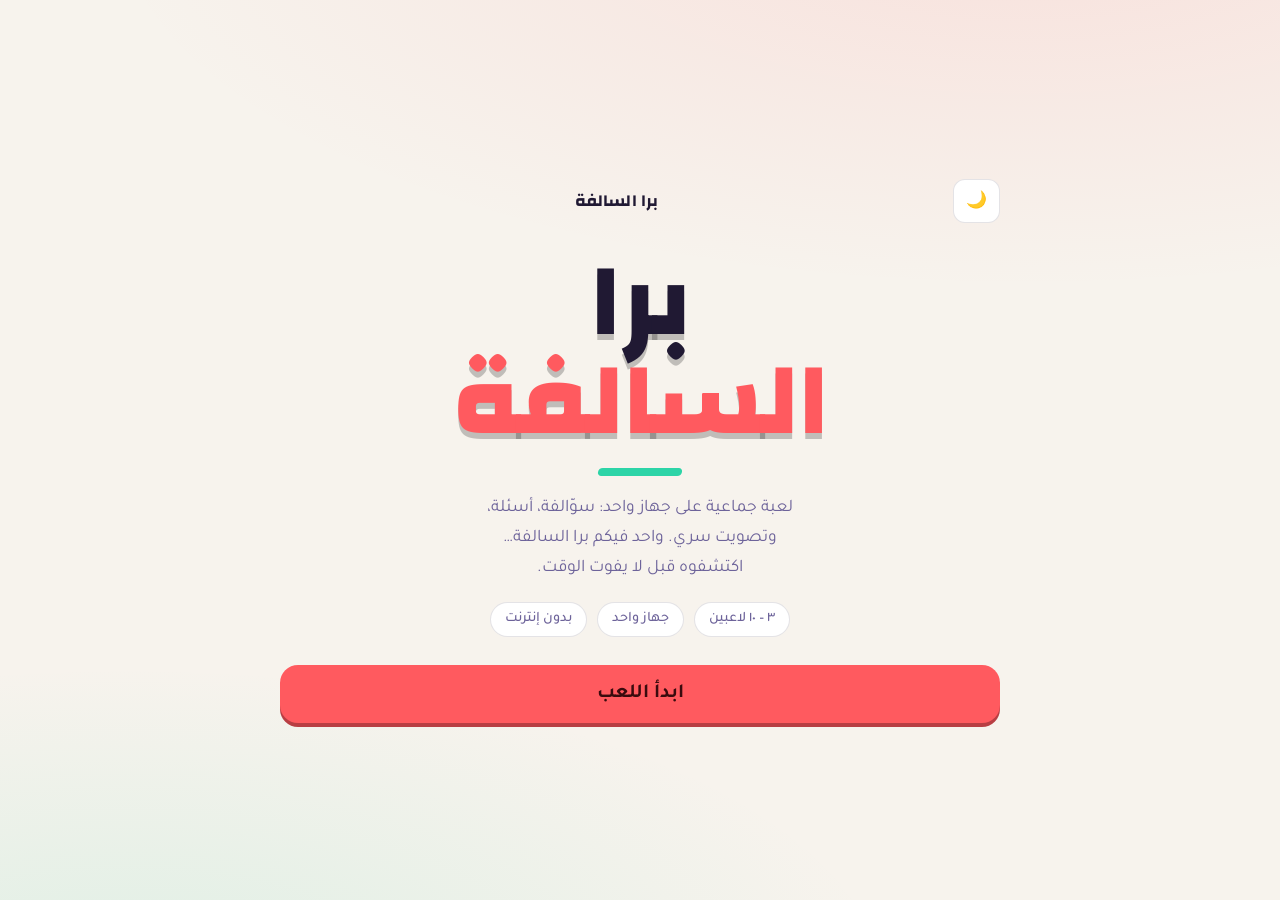
==== index.html @ c488227f "v1" ====
<!DOCTYPE html>
<html lang="ar" dir="rtl">
<head>
  <meta charset="UTF-8" />
  <meta name="viewport" content="width=device-width, initial-scale=1, viewport-fit=cover" />
  <meta name="theme-color" content="#201933" />
  <title>برا السالفة</title>
  <link rel="preconnect" href="https://fonts.googleapis.com" />
  <link rel="preconnect" href="https://fonts.gstatic.com" crossorigin />
  <link
    href="https://fonts.googleapis.com/css2?family=Changa:wght@600;700;800&family=Tajawal:wght@400;500;700&display=swap"
    rel="stylesheet"
  />
  <link rel="stylesheet" href="styles.css" />
</head>
<body>
  <div id="app" class="app" role="main"></div>
  <script src="data.js"></script>
  <script src="app.js"></script>
</body>
</html>
---- styles.css ----
/* ==========================================================================
   برا السالفة — design tokens
   ========================================================================== */

:root {
  --plum-900: #201933;
  --plum-800: #2e2350;
  --plum-700: #3a2c63;
  --coral: #ff5a5f;
  --coral-deep: #b83e43;
  --mint: #2dd4a7;
  --mint-deep: #1c8f72;
  --sand: #ffb648;
  --sand-deep: #b97c26;
  --cloud: #f7f3ed;
  --lilac: #9e93c2;

  --bg: var(--plum-900);
  --surface: var(--plum-800);
  --surface-2: var(--plum-700);
  --text: var(--cloud);
  --text-muted: var(--lilac);
  --line: rgba(247, 243, 237, 0.1);

  --font-display: "Changa", "Tajawal", system-ui, sans-serif;
  --font-body: "Tajawal", system-ui, sans-serif;

  --radius: 18px;
  --radius-sm: 12px;
  --tap: 48px;

  --shadow-tactile: 0 4px 0 rgba(0, 0, 0, 0.35);
}

[data-theme="light"] {
  --bg: #f7f3ed;
  --surface: #ffffff;
  --surface-2: #efe9df;
  --text: #201933;
  --text-muted: #6d639a;
  --line: rgba(32, 25, 51, 0.12);
  --shadow-tactile: 0 4px 0 rgba(32, 25, 51, 0.18);
}

/* ==========================================================================
   Base
   ========================================================================== */

*,
*::before,
*::after {
  box-sizing: border-box;
}

html,
body {
  margin: 0;
  min-height: 100%;
}

body {
  font-family: var(--font-body);
  color: var(--text);
  background-color: var(--bg);
  background-image:
    radial-gradient(120% 70% at 80% -10%, rgba(255, 90, 95, 0.18), transparent 60%),
    radial-gradient(100% 60% at 10% 110%, rgba(45, 212, 167, 0.14), transparent 60%);
  background-attachment: fixed;
  -webkit-font-smoothing: antialiased;
  text-rendering: optimizeLegibility;
}

[data-theme="light"] body {
  background-image:
    radial-gradient(120% 70% at 80% -10%, rgba(255, 90, 95, 0.12), transparent 60%),
    radial-gradient(100% 60% at 10% 110%, rgba(45, 212, 167, 0.12), transparent 60%);
}

h1,
h2,
h3 {
  font-family: var(--font-display);
  font-weight: 800;
  margin: 0;
  line-height: 1.15;
}

p {
  margin: 0;
}

button,
input,
select {
  font-family: inherit;
  font-size: 1rem;
}

:focus-visible {
  outline: 3px solid var(--mint);
  outline-offset: 2px;
  border-radius: 6px;
}

.app {
  min-height: 100vh;
  min-height: 100dvh;
  display: flex;
  flex-direction: column;
  align-items: center;
  padding: max(16px, env(safe-area-inset-top)) 16px max(16px, env(safe-area-inset-bottom));
}

.screen {
  width: 100%;
  max-width: 720px;
  margin: auto;
  display: flex;
  flex-direction: column;
  gap: 20px;
  animation: screen-in 0.22s ease-out;
}

@keyframes screen-in {
  from {
    opacity: 0;
    transform: translateY(6px);
  }
  to {
    opacity: 1;
    transform: none;
  }
}

.screen--wide {
  max-width: 900px;
}

/* ==========================================================================
   Top bar
   ========================================================================== */

.topbar {
  display: flex;
  align-items: center;
  justify-content: space-between;
  gap: 12px;
  width: 100%;
  min-height: var(--tap);
}

.topbar__title {
  font-family: var(--font-display);
  font-weight: 700;
  font-size: 1.05rem;
  letter-spacing: 0.01em;
}

.topbar__side {
  display: flex;
  align-items: center;
  gap: 8px;
}

.chip {
  display: inline-flex;
  align-items: center;
  gap: 6px;
  padding: 8px 14px;
  border-radius: 999px;
  background: var(--surface);
  border: 1px solid var(--line);
  color: var(--text-muted);
  font-weight: 500;
  font-size: 0.9rem;
}

/* ==========================================================================
   Buttons
   ========================================================================== */

.btn {
  appearance: none;
  border: 1px solid transparent;
  border-radius: var(--radius-sm);
  min-height: var(--tap);
  padding: 12px 22px;
  font-weight: 700;
  font-size: 1.05rem;
  cursor: pointer;
  color: var(--text);
  background: var(--surface-2);
  transition: transform 0.12s ease, box-shadow 0.12s ease, background 0.15s ease;
  touch-action: manipulation;
}

.btn:disabled {
  opacity: 0.45;
  cursor: not-allowed;
}

.btn--primary {
  background: var(--coral);
  color: #3a0b0e;
  box-shadow: 0 4px 0 var(--coral-deep);
}

.btn--primary:not(:disabled):active {
  transform: translateY(3px);
  box-shadow: 0 1px 0 var(--coral-deep);
}

.btn--mint {
  background: var(--mint);
  color: #063226;
  box-shadow: 0 4px 0 var(--mint-deep);
}

.btn--mint:not(:disabled):active {
  transform: translateY(3px);
  box-shadow: 0 1px 0 var(--mint-deep);
}

.btn--sand {
  background: var(--sand);
  color: #3a2606;
  box-shadow: 0 4px 0 var(--sand-deep);
}

.btn--sand:not(:disabled):active {
  transform: translateY(3px);
  box-shadow: 0 1px 0 var(--sand-deep);
}

.btn--outline {
  background: transparent;
  border-color: var(--line);
  color: var(--text);
}

.btn--outline:not(:disabled):hover {
  background: var(--surface);
}

.btn--danger {
  background: transparent;
  border-color: rgba(255, 90, 95, 0.5);
  color: var(--coral);
}

.btn--danger:not(:disabled):hover {
  background: rgba(255, 90, 95, 0.12);
}

.btn--block {
  width: 100%;
}

.btn--lg {
  min-height: 58px;
  font-size: 1.25rem;
  border-radius: var(--radius);
}

.btn--icon {
  min-height: 44px;
  min-width: 44px;
  padding: 0 12px;
  font-size: 1.05rem;
  background: var(--surface);
  border-color: var(--line);
}

.btn-row {
  display: flex;
  gap: 12px;
  flex-wrap: wrap;
}

.btn-row > .btn {
  flex: 1 1 160px;
}

/* ==========================================================================
   Title / hero
   ========================================================================== */

.hero {
  text-align: center;
  display: flex;
  flex-direction: column;
  gap: 18px;
  align-items: center;
  padding: 8px 0;
}

.hero__mark {
  font-family: var(--font-display);
  font-weight: 800;
  font-size: clamp(3.4rem, 16vw, 6.5rem);
  line-height: 0.95;
  letter-spacing: -0.01em;
  text-shadow: 0 6px 0 rgba(0, 0, 0, 0.22);
}

.hero__mark span {
  display: block;
}

.hero__mark em {
  font-style: normal;
  color: var(--coral);
}

.hero__rule {
  width: 84px;
  height: 8px;
  border-radius: 6px;
  background: var(--mint);
  transform: skewX(-12deg);
}

.hero__tag {
  color: var(--text-muted);
  font-size: 1.1rem;
  max-width: 34ch;
  line-height: 1.7;
}

.hero__meta {
  display: flex;
  gap: 10px;
  flex-wrap: wrap;
  justify-content: center;
}

/* ==========================================================================
   Panels / cards
   ========================================================================== */

.panel {
  background: var(--surface);
  border: 1px solid var(--line);
  border-radius: var(--radius);
  padding: 20px;
  display: flex;
  flex-direction: column;
  gap: 16px;
}

.panel__head {
  display: flex;
  flex-direction: column;
  gap: 4px;
}

.panel__title {
  font-family: var(--font-display);
  font-weight: 700;
  font-size: 1.3rem;
}

.panel__hint {
  color: var(--text-muted);
  font-size: 0.95rem;
  line-height: 1.6;
}

/* ==========================================================================
   Form bits
   ========================================================================== */

.field {
  display: flex;
  flex-direction: column;
  gap: 8px;
}

.field__label {
  font-weight: 700;
  font-size: 1rem;
}

.field__hint {
  color: var(--text-muted);
  font-size: 0.85rem;
}

.input {
  min-height: var(--tap);
  padding: 10px 14px;
  border-radius: var(--radius-sm);
  border: 1px solid var(--line);
  background: var(--bg);
  color: var(--text);
  width: 100%;
}

.input::placeholder {
  color: var(--text-muted);
  opacity: 0.8;
}

/* ==========================================================================
   Player rows
   ========================================================================== */

.players {
  display: flex;
  flex-direction: column;
  gap: 10px;
}

.player-row {
  display: flex;
  align-items: center;
  gap: 10px;
}

.player-row__num {
  flex: 0 0 auto;
  width: 34px;
  height: 34px;
  display: grid;
  place-items: center;
  border-radius: 50%;
  background: var(--surface-2);
  color: var(--text-muted);
  font-weight: 700;
  font-size: 0.9rem;
}

.player-row .input {
  flex: 1;
}

/* ==========================================================================
   Category grid
   ========================================================================== */

.category-grid {
  display: grid;
  grid-template-columns: repeat(auto-fill, minmax(140px, 1fr));
  gap: 12px;
}

.category-card {
  position: relative;
  text-align: right;
  padding: 16px;
  min-height: 68px;
  border-radius: var(--radius-sm);
  border: 2px solid var(--line);
  background: var(--surface-2);
  color: var(--text);
  font-weight: 700;
  font-size: 1.05rem;
  cursor: pointer;
  transition: transform 0.1s ease, border-color 0.15s ease, background 0.15s ease;
}

.category-card__count {
  display: block;
  margin-top: 4px;
  font-weight: 400;
  font-size: 0.8rem;
  color: var(--text-muted);
}

.category-card[aria-pressed="true"] {
  border-color: var(--mint);
  background: color-mix(in srgb, var(--mint) 16%, var(--surface-2));
}

.category-card[aria-pressed="true"] .category-card__count {
  color: var(--text);
}

/* ==========================================================================
   Segmented control
   ========================================================================== */

.segmented {
  display: inline-flex;
  gap: 6px;
  padding: 5px;
  border-radius: 999px;
  background: var(--bg);
  border: 1px solid var(--line);
}

.segmented button {
  min-height: 42px;
  padding: 8px 20px;
  border: none;
  border-radius: 999px;
  background: transparent;
  color: var(--text-muted);
  font-weight: 700;
  cursor: pointer;
}

.segmented button[aria-pressed="true"] {
  background: var(--coral);
  color: #3a0b0e;
}

.segmented button:disabled {
  opacity: 0.4;
  cursor: not-allowed;
}

/* ==========================================================================
   Cover / pass-the-device
   ========================================================================== */

.cover {
  text-align: center;
  display: flex;
  flex-direction: column;
  align-items: center;
  justify-content: center;
  gap: 22px;
  min-height: 70vh;
}

.cover__icon {
  width: 84px;
  height: 84px;
  border-radius: 24px;
  display: grid;
  place-items: center;
  background: var(--surface);
  border: 1px solid var(--line);
  font-size: 2.2rem;
}

.cover__name {
  font-family: var(--font-display);
  font-weight: 800;
  font-size: clamp(1.8rem, 8vw, 2.6rem);
  color: var(--coral);
}

.cover__text {
  color: var(--text-muted);
  font-size: 1.05rem;
  max-width: 30ch;
  line-height: 1.7;
}

/* ==========================================================================
   Reveal flip card
   ========================================================================== */

.reveal-stage {
  display: flex;
  flex-direction: column;
  align-items: center;
  gap: 20px;
  min-height: 78vh;
  justify-content: center;
}

.flip-card {
  width: min(84vw, 340px);
  aspect-ratio: 3 / 4.2;
  perspective: 1400px;
  background: none;
  border: none;
  padding: 0;
  cursor: pointer;
}

.flip-card__inner {
  position: relative;
  width: 100%;
  height: 100%;
  transform-style: preserve-3d;
  transition: transform 0.62s cubic-bezier(0.34, 1.4, 0.5, 1);
}

.flip-card.is-flipped .flip-card__inner {
  transform: rotateY(180deg);
}

.flip-card__face {
  position: absolute;
  inset: 0;
  border-radius: 26px;
  backface-visibility: hidden;
  -webkit-backface-visibility: hidden;
  display: flex;
  flex-direction: column;
  align-items: center;
  justify-content: center;
  gap: 14px;
  padding: 26px;
  text-align: center;
  overflow: hidden;
}

.flip-card__face--front {
  background: var(--surface);
  border: 2px solid var(--line);
  color: var(--text);
}

.flip-card__face--front::after {
  content: "";
  position: absolute;
  inset: 10px;
  border-radius: 18px;
  border: 1px dashed var(--line);
  pointer-events: none;
}

.flip-card__face--back {
  transform: rotateY(180deg);
  border: 2px solid transparent;
}

.flip-card__face--back.is-in {
  background: linear-gradient(160deg, rgba(45, 212, 167, 0.28), var(--plum-800));
  border-color: var(--mint);
  color: var(--text);
}

.flip-card__face--back.is-out {
  background: linear-gradient(160deg, rgba(255, 182, 72, 0.3), var(--plum-800));
  border-color: var(--sand);
  color: var(--text);
}

[data-theme="light"] .flip-card__face--back.is-in {
  background: linear-gradient(160deg, rgba(45, 212, 167, 0.35), #ffffff);
}

[data-theme="light"] .flip-card__face--back.is-out {
  background: linear-gradient(160deg, rgba(255, 182, 72, 0.4), #ffffff);
}

.flip-card__kicker {
  font-weight: 700;
  font-size: 0.95rem;
  color: var(--text-muted);
}

.flip-card__role {
  font-family: var(--font-display);
  font-weight: 800;
  font-size: 2.1rem;
}

.flip-card__face--front .flip-card__role {
  color: var(--text-muted);
}

.flip-card__face--back.is-in .flip-card__role {
  color: var(--mint);
}

.flip-card__face--back.is-out .flip-card__role {
  color: var(--sand);
}

.flip-card__secret {
  font-family: var(--font-display);
  font-weight: 800;
  font-size: clamp(1.8rem, 9vw, 2.6rem);
  line-height: 1.2;
}

.flip-card__category {
  color: var(--text-muted);
  font-size: 0.9rem;
}

.flip-card__emoji {
  font-size: 3rem;
  line-height: 1;
}

.reveal-progress {
  color: var(--text-muted);
  font-size: 0.95rem;
}

/* ==========================================================================
   Discussion / turn order
   ========================================================================== */

.timer {
  display: flex;
  flex-direction: column;
  align-items: center;
  gap: 14px;
}

.timer__display {
  font-family: var(--font-display);
  font-weight: 800;
  font-size: clamp(3rem, 16vw, 5rem);
  line-height: 1;
  font-variant-numeric: tabular-nums;
  direction: ltr;
}

.timer__display.is-low {
  color: var(--sand);
}

.timer__display.is-done {
  color: var(--coral);
}

.turn-list {
  list-style: none;
  margin: 0;
  padding: 0;
  display: flex;
  flex-direction: column;
  gap: 8px;
  counter-reset: turn;
}

.turn-item {
  display: flex;
  align-items: center;
  gap: 12px;
  padding: 12px 14px;
  border-radius: var(--radius-sm);
  background: var(--surface-2);
  border: 1px solid var(--line);
}

.turn-item__num {
  flex: 0 0 auto;
  width: 30px;
  height: 30px;
  display: grid;
  place-items: center;
  border-radius: 50%;
  background: var(--bg);
  color: var(--text-muted);
  font-weight: 700;
  font-size: 0.85rem;
}

.turn-item__text {
  font-size: 1.02rem;
}

.turn-item__text b {
  color: var(--coral);
}

.turn-item__text i {
  font-style: normal;
  color: var(--mint);
}

/* ==========================================================================
   Voting
   ========================================================================== */

.vote-list {
  display: flex;
  flex-direction: column;
  gap: 10px;
}

.vote-option {
  display: flex;
  align-items: center;
  justify-content: space-between;
  gap: 12px;
  min-height: var(--tap);
  padding: 12px 16px;
  border-radius: var(--radius-sm);
  border: 2px solid var(--line);
  background: var(--surface-2);
  color: var(--text);
  font-weight: 700;
  font-size: 1.05rem;
  cursor: pointer;
  text-align: right;
}

.vote-option[aria-pressed="true"] {
  border-color: var(--coral);
  background: color-mix(in srgb, var(--coral) 18%, var(--surface-2));
}

.vote-option__check {
  color: var(--coral);
  opacity: 0;
}

.vote-option[aria-pressed="true"] .vote-option__check {
  opacity: 1;
}

/* ==========================================================================
   Results
   ========================================================================== */

.result-banner {
  text-align: center;
  padding: 22px;
  border-radius: var(--radius);
  border: 2px solid var(--line);
  background: var(--surface);
  display: flex;
  flex-direction: column;
  gap: 10px;
}

.result-banner__label {
  color: var(--text-muted);
  font-weight: 700;
}

.result-banner__names {
  font-family: var(--font-display);
  font-weight: 800;
  font-size: clamp(1.6rem, 8vw, 2.4rem);
  color: var(--sand);
}

.result-secret {
  display: flex;
  align-items: baseline;
  justify-content: center;
  gap: 10px;
  flex-wrap: wrap;
}

.result-secret__value {
  font-family: var(--font-display);
  font-weight: 800;
  font-size: 1.6rem;
  color: var(--coral);
}

.verdict {
  padding: 12px 16px;
  border-radius: var(--radius-sm);
  background: var(--surface-2);
  border: 1px solid var(--line);
  color: var(--text-muted);
  text-align: center;
  line-height: 1.6;
}

.scoreboard {
  width: 100%;
  border-collapse: collapse;
}

.scoreboard th,
.scoreboard td {
  padding: 12px 10px;
  text-align: right;
  border-bottom: 1px solid var(--line);
}

.scoreboard th {
  color: var(--text-muted);
  font-weight: 500;
  font-size: 0.85rem;
}

.scoreboard tr:last-child td {
  border-bottom: none;
}

.scoreboard td:last-child,
.scoreboard th:last-child {
  text-align: left;
}

.scoreboard__rank {
  color: var(--text-muted);
  font-weight: 700;
  width: 34px;
}

.scoreboard__name {
  font-weight: 700;
}

.scoreboard__total {
  font-family: var(--font-display);
  font-weight: 800;
  font-size: 1.25rem;
}

.points-pos {
  color: var(--mint);
  font-weight: 700;
}

.points-zero {
  color: var(--text-muted);
}

.score-leader .scoreboard__name::after {
  content: "★";
  color: var(--sand);
  margin-inline-start: 6px;
  font-size: 0.85rem;
}

/* ==========================================================================
   Misc
   ========================================================================== */

.toast {
  position: fixed;
  inset-inline: 0;
  bottom: max(20px, env(safe-area-inset-bottom));
  display: flex;
  justify-content: center;
  pointer-events: none;
  z-index: 50;
}

.toast__inner {
  background: var(--surface);
  border: 1px solid var(--line);
  color: var(--text);
  padding: 12px 20px;
  border-radius: 999px;
  font-weight: 500;
  box-shadow: 0 10px 30px rgba(0, 0, 0, 0.3);
  animation: toast-in 0.25s ease-out;
}

@keyframes toast-in {
  from {
    opacity: 0;
    transform: translateY(12px);
  }
  to {
    opacity: 1;
    transform: none;
  }
}

.note {
  padding: 12px 16px;
  border-radius: var(--radius-sm);
  background: color-mix(in srgb, var(--sand) 18%, var(--surface));
  border: 1px solid var(--sand);
  color: var(--text);
  font-size: 0.95rem;
  line-height: 1.6;
}

.centered {
  text-align: center;
}

.stack {
  display: flex;
  flex-direction: column;
  gap: 14px;
}

.stack--tight {
  gap: 8px;
}

.sr-only {
  position: absolute;
  width: 1px;
  height: 1px;
  padding: 0;
  margin: -1px;
  overflow: hidden;
  clip: rect(0, 0, 0, 0);
  white-space: nowrap;
  border: 0;
}

/* ==========================================================================
   Responsive
   ========================================================================== */

@media (max-width: 480px) {
  .app {
    padding-inline: 14px;
  }

  .category-grid {
    grid-template-columns: repeat(2, 1fr);
  }

  .btn-row > .btn {
    flex-basis: 100%;
  }
}

@media (min-width: 768px) {
  .app {
    padding: 28px;
  }
}

/* ==========================================================================
   Reduced motion
   ========================================================================== */

@media (prefers-reduced-motion: reduce) {
  *,
  *::before,
  *::after {
    animation-duration: 0.001ms !important;
    animation-iteration-count: 1 !important;
    transition-duration: 0.001ms !important;
  }

  .flip-card__inner {
    transition: none;
  }
}
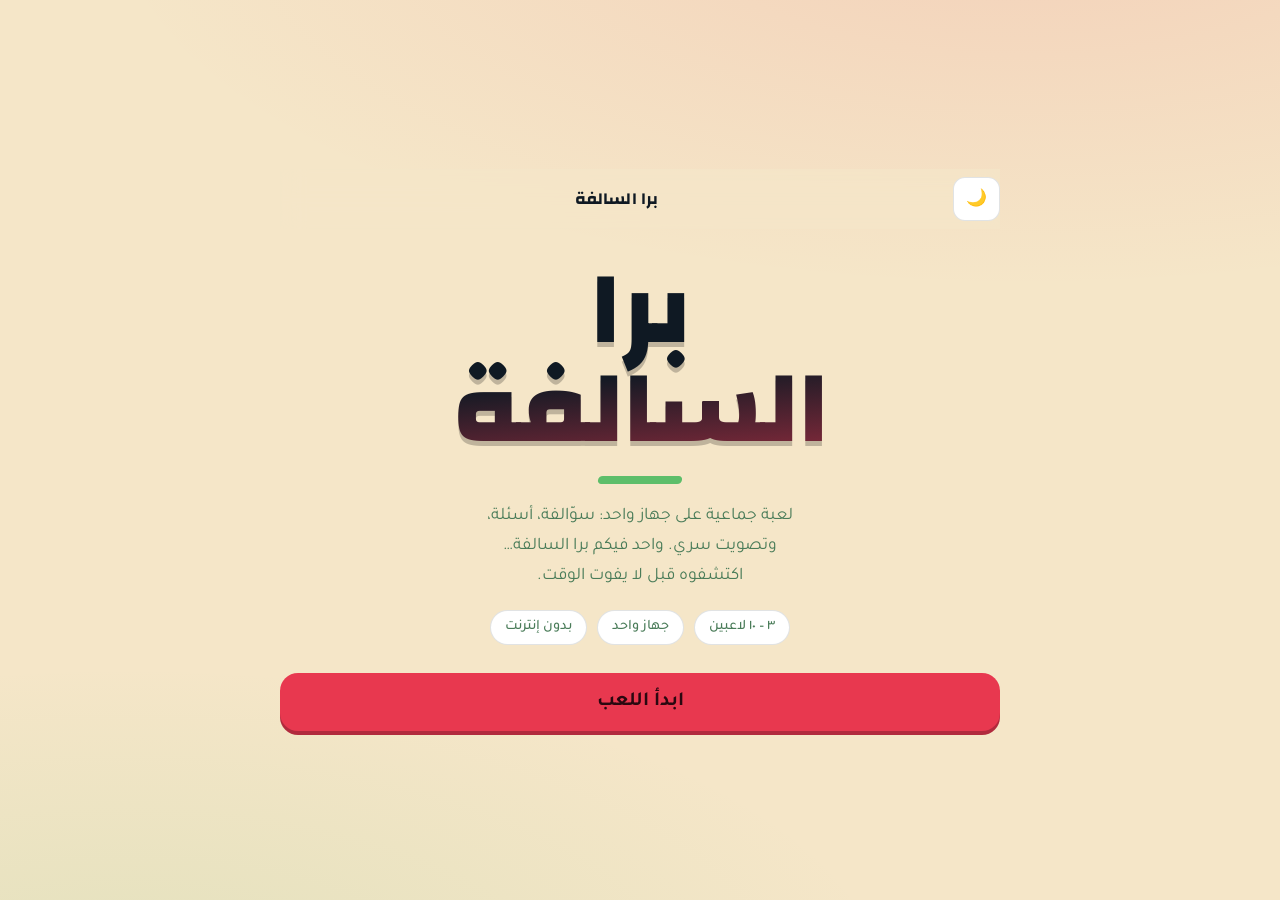
==== commit 2c0255a2: "final1" ====
--- a/index.html
+++ b/index.html
@@ -3,19 +3,35 @@
 <head>
   <meta charset="UTF-8" />
   <meta name="viewport" content="width=device-width, initial-scale=1, viewport-fit=cover" />
-  <meta name="theme-color" content="#201933" />
+  <meta name="theme-color" content="#0F1923" />
+  <meta name="apple-mobile-web-app-capable" content="yes" />
+  <meta name="apple-mobile-web-app-status-bar-style" content="black-translucent" />
+  <meta name="mobile-web-app-capable" content="yes" />
   <title>برا السالفة</title>
+  <link rel="manifest" href="manifest.json" />
+  <link rel="apple-touch-icon" href="Picsart_25-09-04_15-11-57-053(1).png" />
   <link rel="preconnect" href="https://fonts.googleapis.com" />
   <link rel="preconnect" href="https://fonts.gstatic.com" crossorigin />
   <link
     href="https://fonts.googleapis.com/css2?family=Changa:wght@600;700;800&family=Tajawal:wght@400;500;700&display=swap"
     rel="stylesheet"
   />
+  <link rel="stylesheet" href="native.css" />
   <link rel="stylesheet" href="styles.css" />
 </head>
 <body>
   <div id="app" class="app" role="main"></div>
+  <div id="splash" class="splash">
+    <img class="splash__icon" src="Picsart_25-09-04_15-11-57-053(1).png" alt="" />
+    <span class="splash__title">برا السالفة</span>
+  </div>
+  <div id="offline-banner" class="offline-banner">أنت غير متصل — اللعبة تعمل بشكل طبيعي</div>
   <script src="data.js"></script>
   <script src="app.js"></script>
+  <script>
+    if ("serviceWorker" in navigator) {
+      navigator.serviceWorker.register("./sw.js").catch(function () {});
+    }
+  </script>
 </body>
-</html>+</html>
--- a/native.css
+++ b/native.css
@@ -0,0 +1,40 @@
+/* ==========================================================================
+   برا السالفة — native app feel
+   Browser suppression, touch handling, scrollbar, spinners.
+   ========================================================================== */
+
+html {
+  touch-action: manipulation;
+  overscroll-behavior: none;
+}
+
+body {
+  -webkit-user-select: none;
+  user-select: none;
+  -webkit-tap-highlight-color: transparent;
+}
+
+input,
+textarea {
+  -webkit-user-select: text;
+  user-select: text;
+}
+
+input[type="number"] {
+  -moz-appearance: textfield;
+}
+
+input::-webkit-inner-spin-button,
+input::-webkit-outer-spin-button {
+  -webkit-appearance: none;
+  margin: 0;
+}
+
+::-webkit-scrollbar {
+  width: 0;
+  height: 0;
+}
+
+.app {
+  -webkit-overflow-scrolling: touch;
+}
--- a/styles.css
+++ b/styles.css
@@ -3,17 +3,17 @@
    ========================================================================== */
 
 :root {
-  --plum-900: #201933;
-  --plum-800: #2e2350;
-  --plum-700: #3a2c63;
-  --coral: #ff5a5f;
-  --coral-deep: #b83e43;
-  --mint: #2dd4a7;
-  --mint-deep: #1c8f72;
-  --sand: #ffb648;
-  --sand-deep: #b97c26;
-  --cloud: #f7f3ed;
-  --lilac: #9e93c2;
+  --plum-900: #0F1923;
+  --plum-800: #162230;
+  --plum-700: #1e2d3d;
+  --coral: #e8384f;
+  --coral-deep: #b12a3d;
+  --mint: #5dbe6a;
+  --mint-deep: #3d8a48;
+  --sand: #f5c842;
+  --sand-deep: #c49e2e;
+  --cloud: #f5e6c8;
+  --lilac: #7a9b8a;
 
   --bg: var(--plum-900);
   --surface: var(--plum-800);
@@ -33,13 +33,13 @@
 }
 
 [data-theme="light"] {
-  --bg: #f7f3ed;
+  --bg: #f5e6c8;
   --surface: #ffffff;
-  --surface-2: #efe9df;
-  --text: #201933;
-  --text-muted: #6d639a;
-  --line: rgba(32, 25, 51, 0.12);
-  --shadow-tactile: 0 4px 0 rgba(32, 25, 51, 0.18);
+  --surface-2: #ede0c8;
+  --text: #0F1923;
+  --text-muted: #4a7c59;
+  --line: rgba(15, 25, 35, 0.12);
+  --shadow-tactile: 0 4px 0 rgba(15, 25, 35, 0.18);
 }
 
 /* ==========================================================================
@@ -63,8 +63,8 @@
   color: var(--text);
   background-color: var(--bg);
   background-image:
-    radial-gradient(120% 70% at 80% -10%, rgba(255, 90, 95, 0.18), transparent 60%),
-    radial-gradient(100% 60% at 10% 110%, rgba(45, 212, 167, 0.14), transparent 60%);
+    radial-gradient(120% 70% at 80% -10%, rgba(232, 56, 79, 0.18), transparent 60%),
+    radial-gradient(100% 60% at 10% 110%, rgba(93, 190, 106, 0.14), transparent 60%);
   background-attachment: fixed;
   -webkit-font-smoothing: antialiased;
   text-rendering: optimizeLegibility;
@@ -72,8 +72,8 @@
 
 [data-theme="light"] body {
   background-image:
-    radial-gradient(120% 70% at 80% -10%, rgba(255, 90, 95, 0.12), transparent 60%),
-    radial-gradient(100% 60% at 10% 110%, rgba(45, 212, 167, 0.12), transparent 60%);
+    radial-gradient(120% 70% at 80% -10%, rgba(232, 56, 79, 0.12), transparent 60%),
+    radial-gradient(100% 60% at 10% 110%, rgba(93, 190, 106, 0.12), transparent 60%);
 }
 
 h1,
@@ -147,6 +147,14 @@
   gap: 12px;
   width: 100%;
   min-height: var(--tap);
+  backdrop-filter: blur(12px);
+  -webkit-backdrop-filter: blur(12px);
+  background: color-mix(in srgb, var(--bg) 75%, transparent);
+  position: sticky;
+  top: 0;
+  z-index: 10;
+  padding: 8px 0;
+  margin-bottom: 4px;
 }
 
 .topbar__title {
@@ -201,23 +209,23 @@
 
 .btn--primary {
   background: var(--coral);
-  color: #3a0b0e;
+  color: #2a0810;
   box-shadow: 0 4px 0 var(--coral-deep);
 }
 
 .btn--primary:not(:disabled):active {
-  transform: translateY(3px);
+  transform: translateY(3px) scale(0.97);
   box-shadow: 0 1px 0 var(--coral-deep);
 }
 
 .btn--mint {
   background: var(--mint);
-  color: #063226;
+  color: #1a3d1e;
   box-shadow: 0 4px 0 var(--mint-deep);
 }
 
 .btn--mint:not(:disabled):active {
-  transform: translateY(3px);
+  transform: translateY(3px) scale(0.97);
   box-shadow: 0 1px 0 var(--mint-deep);
 }
 
@@ -228,7 +236,7 @@
 }
 
 .btn--sand:not(:disabled):active {
-  transform: translateY(3px);
+  transform: translateY(3px) scale(0.97);
   box-shadow: 0 1px 0 var(--sand-deep);
 }
 
@@ -244,12 +252,12 @@
 
 .btn--danger {
   background: transparent;
-  border-color: rgba(255, 90, 95, 0.5);
+  border-color: rgba(232, 56, 79, 0.5);
   color: var(--coral);
 }
 
 .btn--danger:not(:disabled):hover {
-  background: rgba(255, 90, 95, 0.12);
+  background: rgba(232, 56, 79, 0.12);
 }
 
 .btn--block {
@@ -300,16 +308,31 @@
   font-size: clamp(3.4rem, 16vw, 6.5rem);
   line-height: 0.95;
   letter-spacing: -0.01em;
-  text-shadow: 0 6px 0 rgba(0, 0, 0, 0.22);
+  background: linear-gradient(
+    175deg,
+    var(--cloud) 0%,
+    var(--cloud) 55%,
+    var(--sand) 130%
+  );
+  -webkit-background-clip: text;
+  background-clip: text;
+  color: transparent;
+  filter: drop-shadow(0 5px 0 rgba(0, 0, 0, 0.22));
+}
+
+[data-theme="light"] .hero__mark {
+  background: linear-gradient(
+    175deg,
+    var(--plum-900) 0%,
+    var(--plum-900) 55%,
+    var(--coral) 135%
+  );
+  -webkit-background-clip: text;
+  background-clip: text;
 }
 
 .hero__mark span {
   display: block;
-}
-
-.hero__mark em {
-  font-style: normal;
-  color: var(--coral);
 }
 
 .hero__rule {
@@ -502,7 +525,7 @@
 
 .segmented button[aria-pressed="true"] {
   background: var(--coral);
-  color: #3a0b0e;
+  color: #2a0810;
 }
 
 .segmented button:disabled {
@@ -621,23 +644,23 @@
 }
 
 .flip-card__face--back.is-in {
-  background: linear-gradient(160deg, rgba(45, 212, 167, 0.28), var(--plum-800));
+  background: linear-gradient(160deg, rgba(93, 190, 106, 0.28), var(--plum-800));
   border-color: var(--mint);
   color: var(--text);
 }
 
 .flip-card__face--back.is-out {
-  background: linear-gradient(160deg, rgba(255, 182, 72, 0.3), var(--plum-800));
+  background: linear-gradient(160deg, rgba(245, 200, 66, 0.3), var(--plum-800));
   border-color: var(--sand);
   color: var(--text);
 }
 
 [data-theme="light"] .flip-card__face--back.is-in {
-  background: linear-gradient(160deg, rgba(45, 212, 167, 0.35), #ffffff);
+  background: linear-gradient(160deg, rgba(93, 190, 106, 0.35), #ffffff);
 }
 
 [data-theme="light"] .flip-card__face--back.is-out {
-  background: linear-gradient(160deg, rgba(255, 182, 72, 0.4), #ffffff);
+  background: linear-gradient(160deg, rgba(245, 200, 66, 0.4), #ffffff);
 }
 
 .flip-card__kicker {
@@ -758,6 +781,68 @@
 .turn-item__text i {
   font-style: normal;
   color: var(--mint);
+}
+
+/* One-question-at-a-time focus card */
+.turn-focus {
+  text-align: center;
+  display: flex;
+  flex-direction: column;
+  align-items: center;
+  gap: 12px;
+  padding: 28px 20px;
+  border-radius: var(--radius);
+  background: linear-gradient(
+    165deg,
+    color-mix(in srgb, var(--coral) 16%, var(--surface)),
+    var(--surface)
+  );
+  border: 1px solid var(--line);
+}
+
+.turn-focus__kicker {
+  color: var(--text-muted);
+  font-weight: 700;
+  font-size: 0.9rem;
+}
+
+.turn-focus__line {
+  display: flex;
+  align-items: baseline;
+  justify-content: center;
+  gap: 12px;
+  flex-wrap: wrap;
+}
+
+.turn-focus__name {
+  font-family: var(--font-display);
+  font-weight: 800;
+  font-size: clamp(1.6rem, 8vw, 2.4rem);
+  line-height: 1.1;
+}
+
+.turn-focus__name--ask {
+  color: var(--coral);
+}
+
+.turn-focus__name--answer {
+  color: var(--mint);
+}
+
+.turn-focus__verb {
+  color: var(--text-muted);
+  font-weight: 700;
+}
+
+.turn-focus__hint {
+  color: var(--text-muted);
+  font-size: 0.95rem;
+  line-height: 1.7;
+  max-width: 34ch;
+}
+
+.timer__display--question {
+  font-size: clamp(2.4rem, 12vw, 3.6rem);
 }
 
 /* ==========================================================================
@@ -985,6 +1070,144 @@
 }
 
 /* ==========================================================================
+   Selection
+   ========================================================================== */
+
+::selection {
+  background: var(--coral);
+  color: var(--cloud);
+}
+
+/* ==========================================================================
+   Splash screen
+   ========================================================================== */
+
+.splash {
+  position: fixed;
+  inset: 0;
+  z-index: 100;
+  display: flex;
+  flex-direction: column;
+  align-items: center;
+  justify-content: center;
+  gap: 20px;
+  background: var(--bg);
+  transition: opacity 0.4s ease, visibility 0.4s ease;
+}
+
+.splash.is-hidden {
+  opacity: 0;
+  visibility: hidden;
+  pointer-events: none;
+}
+
+.splash__icon {
+  width: 100px;
+  height: 100px;
+  border-radius: 50%;
+  object-fit: cover;
+  border: 3px solid var(--line);
+  animation: splash-pulse 1.6s ease-in-out infinite;
+}
+
+@keyframes splash-pulse {
+  0%, 100% { transform: scale(1); }
+  50% { transform: scale(1.05); }
+}
+
+.splash__title {
+  font-family: var(--font-display);
+  font-weight: 800;
+  font-size: clamp(2rem, 10vw, 3.2rem);
+  background: linear-gradient(175deg, var(--cloud) 0%, var(--cloud) 55%, var(--sand) 130%);
+  -webkit-background-clip: text;
+  background-clip: text;
+  color: transparent;
+}
+
+/* ==========================================================================
+   Offline banner
+   ========================================================================== */
+
+.offline-banner {
+  position: fixed;
+  top: 0;
+  inset-inline: 0;
+  z-index: 60;
+  background: var(--coral);
+  color: #fff;
+  text-align: center;
+  padding: 10px 16px;
+  font-weight: 700;
+  font-size: 0.95rem;
+  transform: translateY(-100%);
+  transition: transform 0.3s ease;
+  pointer-events: none;
+}
+
+.offline-banner.is-visible {
+  transform: translateY(0);
+  pointer-events: auto;
+}
+
+/* ==========================================================================
+   Form validation
+   ========================================================================== */
+
+.input--error {
+  border-color: var(--coral) !important;
+  box-shadow: 0 0 0 2px rgba(232, 56, 79, 0.25);
+}
+
+.field__error {
+  color: var(--coral);
+  font-size: 0.85rem;
+  font-weight: 600;
+}
+
+/* ==========================================================================
+   Button spinner
+   ========================================================================== */
+
+.btn--loading {
+  position: relative;
+  color: transparent !important;
+  pointer-events: none;
+}
+
+.btn--loading::after {
+  content: "";
+  position: absolute;
+  width: 22px;
+  height: 22px;
+  border: 3px solid rgba(255, 255, 255, 0.35);
+  border-top-color: #fff;
+  border-radius: 50%;
+  animation: btn-spin 0.6s linear infinite;
+}
+
+@keyframes btn-spin {
+  to { transform: rotate(360deg); }
+}
+
+/* ==========================================================================
+   View transitions
+   ========================================================================== */
+
+::view-transition-old(root) {
+  animation: none;
+}
+
+::view-transition-new(root) {
+  animation: view-fade-in 0.2s ease-out;
+}
+
+@keyframes view-fade-in {
+  from { opacity: 0.7; }
+  to { opacity: 1; }
+}
+
+/* ==========================================================================
    Responsive
    ========================================================================== */
 
@@ -999,6 +1222,19 @@
 
   .btn-row > .btn {
     flex-basis: 100%;
+  }
+
+  .panel {
+    padding: 16px;
+  }
+
+  .scoreboard th,
+  .scoreboard td {
+    padding: 10px 6px;
+  }
+
+  .scoreboard__total {
+    font-size: 1.1rem;
   }
 }
 
